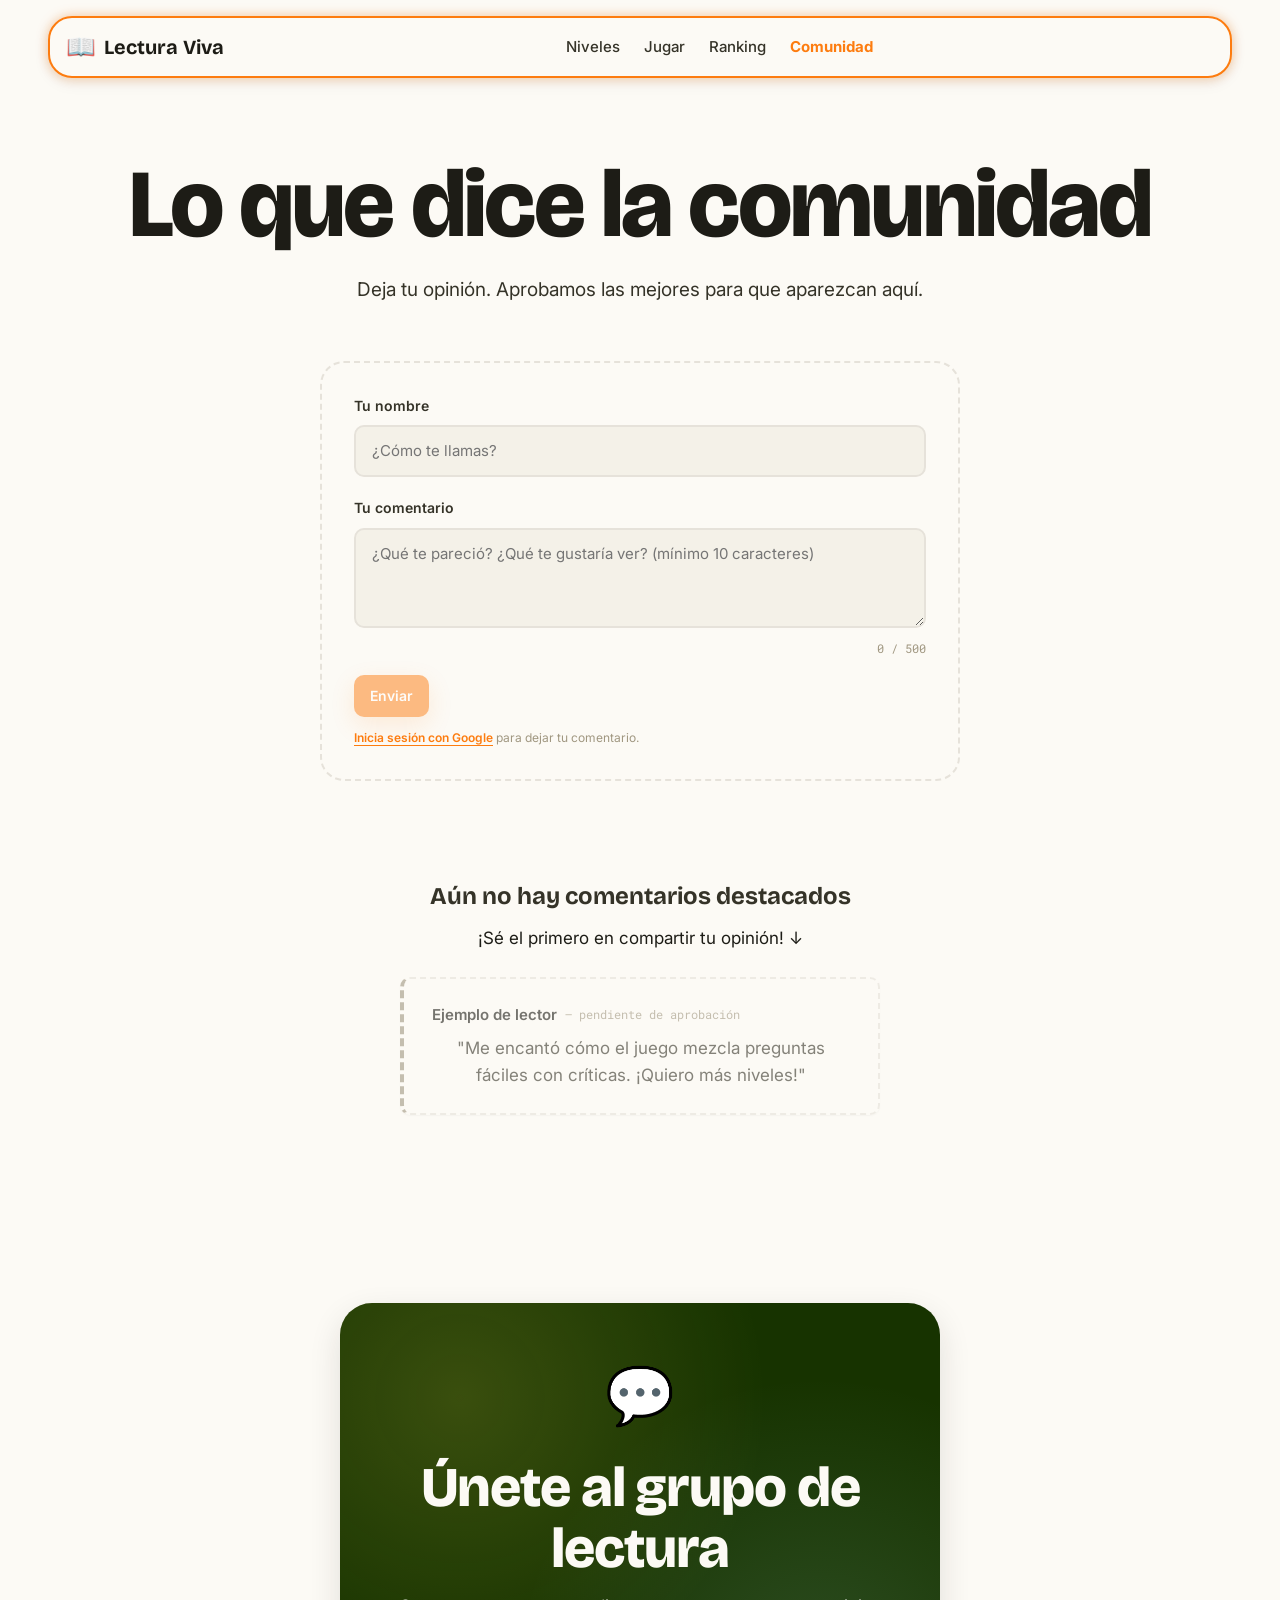
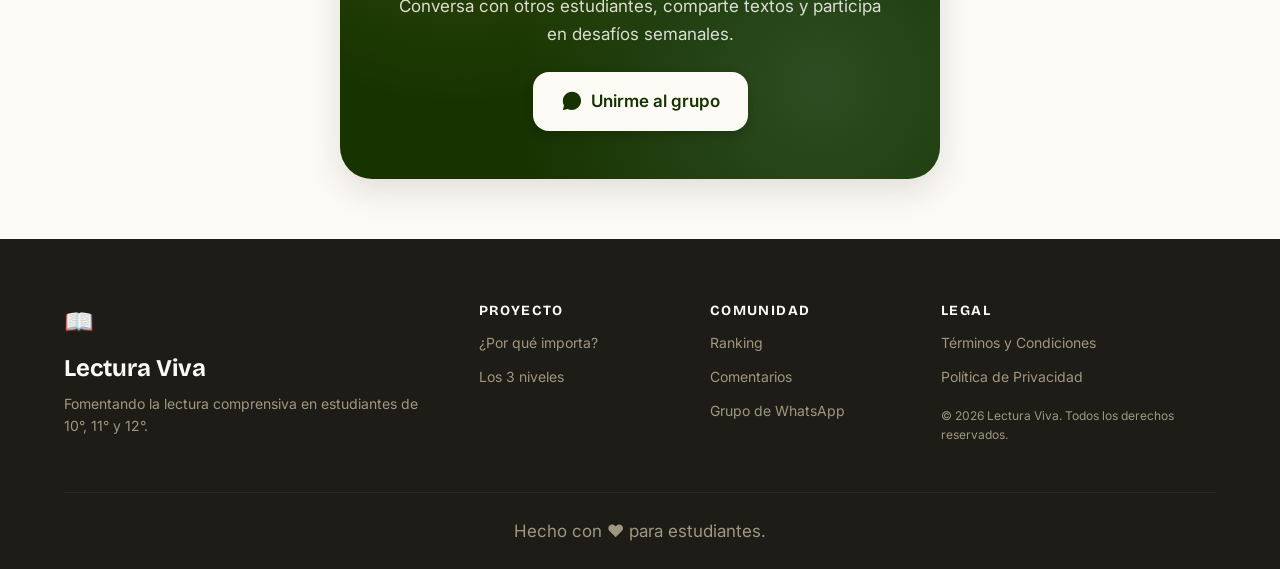
==== comunidad.html @ a51c7290 "Initial deploy: plataforma Lectura Viva - Hero estilo 'Cuaderno Vivo' con papel kraft, anotaciones m" ====
<!DOCTYPE html>
<html lang="es">
<head>
    <meta charset="UTF-8">
    <meta name="viewport" content="width=device-width, initial-scale=1.0">
    <title>Lectura Viva — Comunidad</title>
    <meta name="description" content="Lo que dice la comunidad Lectura Viva. Dejá tu opinión y descubrí qué piensan otros estudiantes.">
    <meta name="robots" content="noindex">

    <link rel="preconnect" href="https://fonts.googleapis.com">
    <link rel="preconnect" href="https://fonts.gstatic.com" crossorigin>
    <link href="https://fonts.googleapis.com/css2?family=Bricolage+Grotesque:opsz,wght@12..96,300;12..96,400;12..96,500;12..96,600;12..96,700;12..96,800&family=Inter:wght@300;400;500;600;700;800&family=Roboto+Mono:wght@400;500;700&display=swap" rel="stylesheet">

    <link rel="stylesheet" href="styles.css">
    <link rel="icon" href="data:image/svg+xml,<svg xmlns='http://www.w3.org/2000/svg' viewBox='0 0 100 100'><text y='.9em' font-size='90'>💬</text></svg>">
</head>
<body class="page-enter">

<!-- ============== HEADER ============== -->
<header class="header" id="header">
    <nav class="header__nav">
        <a href="/" class="header__logo">
            <span class="logo-mark">📖</span>
            <span class="logo-text">Lectura <strong>Viva</strong></span>
        </a>

        <ul class="header__menu">
            <li><a href="/#niveles">Niveles</a></li>
            <li><a href="jugar.html">Jugar</a></li>
            <li><a href="ranking.html">Ranking</a></li>
            <li><a href="comunidad.html" class="is-active">Comunidad</a></li>
        </ul>

        <div class="header__cta">
            <button class="btn btn--primary" id="loginBtn" hidden>
                <svg width="14" height="14" viewBox="0 0 24 24" fill="currentColor"><path d="M21.35 11.1H12v3.8h5.59c-.56 2.7-2.86 4.1-5.59 4.1A6.5 6.5 0 1 1 12 5.5c1.6 0 3.05.6 4.2 1.55l2.7-2.7A9.9 9.9 0 0 0 12 2.5a9.5 9.5 0 1 0 0 19c5.5 0 9.5-3.9 9.5-9.4 0-.7-.05-1.3-.15-1.95z"/></svg>
                Iniciar con Google
            </button>
            <div class="user-chip" id="userChip" hidden>
                <img src="" alt="" class="user-chip__avatar" id="userAvatar">
                <span class="user-chip__name" id="userName">Cargando...</span>
                <button class="user-chip__edit" id="editNickBtn" aria-label="Editar nickname" title="Editar nickname">
                    <svg width="14" height="14" viewBox="0 0 24 24" fill="none" stroke="currentColor" stroke-width="2" stroke-linecap="round" stroke-linejoin="round"><path d="M17 3a2.85 2.83 0 1 1 4 4L7.5 20.5 2 22l1.5-5.5L17 3z"/></svg>
                </button>
                <button class="user-chip__menu" id="userMenu" aria-label="Menú">⋮</button>
            </div>
        </div>

        <!-- Botón hamburguesa — solo visible en mobile (ver @media en styles.css) -->
        <button class="header__burger" id="headerBurger" aria-label="Menú de navegación" aria-expanded="false">
            <span class="header__burger-line"></span>
            <span class="header__burger-line"></span>
            <span class="header__burger-line"></span>
        </button>
    </nav>
</header>

<!-- Panel del menú móvil — oculto en desktop, abre con clase .is-open -->
<div class="header__overlay" id="headerOverlay"></div>
<nav class="header__menu--mobile" id="headerMenuMobile" aria-label="Navegación móvil">
    <a href="#niveles">Niveles</a>
    <a href="jugar.html">Jugar</a>
    <a href="ranking.html">Ranking</a>
    <a href="comunidad.html">Comunidad</a>
</nav>

<main>

    <!-- ============== COMENTARIOS ============== -->
    <section class="comments" id="comentarios">
        <div class="container">
            <h1 class="section-title reveal">Lo que dice la comunidad</h1>
            <p class="section-lede reveal">
                Deja tu opinión. Aprobamos las mejores para que aparezcan aquí.
            </p>

            <!-- Formulario -->
            <form class="comments__form reveal" id="commentForm">
                <label for="commentName" class="comments__label">Tu nombre</label>
                <input type="text" id="commentName" name="commentName" class="comments__input"
                       placeholder="¿Cómo te llamas?" maxlength="30" required disabled>

                <label for="commentText" class="comments__label">Tu comentario</label>
                <textarea id="commentText" name="commentText" class="comments__textarea"
                          placeholder="¿Qué te pareció? ¿Qué te gustaría ver? (mínimo 10 caracteres)"
                          maxlength="500" minlength="10" required disabled></textarea>

                <div class="comments__counter"><span id="commentCounter">0</span> / 500</div>

                <button type="submit" class="btn btn--primary" id="commentSubmit" disabled>Enviar</button>
                <p class="comments__note" id="commentFormNote">
                    <a href="#" id="loginFromComments" class="game__note-link">Inicia sesión con Google</a> para dejar tu comentario.
                </p>
            </form>

            <!-- Comentarios destacados -->
            <div class="comments__list" id="commentsList">
                <div class="comments__empty">
                    <p class="ranking__empty-title">Aún no hay comentarios destacados</p>
                    <p>¡Sé el primero en compartir tu opinión! ↓</p>

                    <article class="comment comment--example" aria-hidden="true">
                        <div class="comment__author">
                            <span class="comment__name">Ejemplo de lector</span>
                            <span class="comment__date">— pendiente de aprobación</span>
                        </div>
                        <p class="comment__text">
                            "Me encantó cómo el juego mezcla preguntas fáciles con críticas. ¡Quiero más niveles!"
                        </p>
                    </article>
                </div>
            </div>
        </div>
    </section>

    <!-- ============== WHATSAPP ============== -->
    <section class="whatsapp">
        <div class="container">
            <div class="whatsapp__card reveal">
                <div class="whatsapp__icon">💬</div>
                <h2>Únete al grupo de lectura</h2>
                <p>Conversa con otros estudiantes, comparte textos y participa en desafíos semanales.</p>
                <a href="https://chat.whatsapp.com/GvQheMLbFPm3ea5XaJh2DQ" class="btn btn--primary btn--lg" id="whatsappLink" target="_blank" rel="noopener">
                    <svg width="22" height="22" viewBox="0 0 24 24" fill="currentColor"><path d="M17.5 14.4c-.3-.1-1.7-.8-2-.9-.3-.1-.5-.1-.7.1-.2.3-.7.9-.9 1.1-.2.2-.3.2-.6.1-.3-.1-1.2-.5-2.3-1.4-.9-.8-1.4-1.7-1.6-2-.2-.3 0-.5.1-.6.1-.1.3-.3.4-.5.1-.2.2-.3.3-.5.1-.2 0-.4 0-.5-.1-.1-.7-1.6-.9-2.2-.2-.6-.5-.5-.7-.5h-.6c-.2 0-.5.1-.8.4-.3.3-1 1-1 2.5s1.1 2.9 1.2 3.1c.1.2 2.1 3.2 5.1 4.5.7.3 1.3.5 1.7.6.7.2 1.4.2 1.9.1.6-.1 1.7-.7 2-1.4.2-.7.2-1.2.2-1.4-.1-.1-.3-.2-.6-.3M12 2C6.5 2 2 6.5 2 12c0 1.8.5 3.5 1.3 4.9L2 22l5.2-1.4c1.4.8 3 1.2 4.7 1.2 5.5 0 10-4.5 10-10S17.5 2 12 2"/></svg>
                    Unirme al grupo
                </a>
            </div>
        </div>
    </section>

</main>

<!-- ============== MODAL: EDITAR NICKNAME ============== -->
<div class="modal" id="editNickModal" hidden role="dialog" aria-modal="true" aria-labelledby="editNickTitle">
    <div class="modal__backdrop" id="editNickBackdrop"></div>
    <div class="modal__card">
        <h3 id="editNickTitle" class="modal__title">Editar nickname</h3>
        <p class="modal__subtitle">Tu nickname se mostrará en el ranking y en tus comentarios.</p>

        <label for="editNickInput" class="comments__label">Nickname (3-30 caracteres)</label>
        <input type="text" id="editNickInput" class="comments__input" maxlength="30" minlength="3" required>
        <div class="comments__counter"><span id="editNickCounter">0</span> / 30</div>

        <p class="modal__hint">Solo letras, números, espacios, guiones y puntos. Caracteres especiales serán removidos.</p>

        <div class="modal__feedback" id="editNickFeedback" hidden></div>

        <div class="modal__actions">
            <button type="button" class="btn btn--ghost" id="editNickCancel">Cancelar</button>
            <button type="button" class="btn btn--primary" id="editNickSave">Guardar</button>
        </div>
    </div>
</div>

<!-- ============== FOOTER ============== -->
<footer class="footer">
    <div class="container">
        <div class="footer__grid">
            <div class="footer__col">
                <span class="logo-mark">📖</span>
                <p class="footer__brand"><strong>Lectura Viva</strong></p>
                <p class="footer__tagline">Fomentando la lectura comprensiva en estudiantes de 10°, 11° y 12°.</p>
            </div>

            <div class="footer__col">
                <h4>Proyecto</h4>
                <ul>
                    <li><a href="/#por-que">¿Por qué importa?</a></li>
                    <li><a href="/#niveles">Los 3 niveles</a></li>
                </ul>
            </div>

            <div class="footer__col">
                <h4>Comunidad</h4>
                <ul>
                    <li><a href="ranking.html">Ranking</a></li>
                    <li><a href="comunidad.html">Comentarios</a></li>
                    <li><a href="https://chat.whatsapp.com/GvQheMLbFPm3ea5XaJh2DQ" target="_blank" rel="noopener" id="whatsappLinkFooter">Grupo de WhatsApp</a></li>
                </ul>
            </div>

            <div class="footer__col">
                <h4>Legal</h4>
                <ul>
                    <li><a href="terminos.html">Términos y Condiciones</a></li>
                    <li><a href="privacidad.html">Política de Privacidad</a></li>
                </ul>
                <p class="footer__small" style="margin-top: 16px;">
                    © 2026 Lectura Viva. Todos los derechos reservados.
                </p>
            </div>
        </div>

        <div class="footer__bottom">
            <p>Hecho con ❤️ para estudiantes.</p>
        </div>
    </div>
</footer>

<!-- ============== SCRIPTS ============== -->
<script src="https://www.gstatic.com/firebasejs/12.15.0/firebase-app-compat.js"></script>
<script src="https://www.gstatic.com/firebasejs/12.15.0/firebase-auth-compat.js"></script>
<script src="https://www.gstatic.com/firebasejs/12.15.0/firebase-firestore-compat.js"></script>

<script src="firebase-config.js"></script>
<script src="auth.js"></script>
<script src="firestore.js"></script>
<script src="app.js"></script>

</body>
</html>
---- styles.css ----
/* =====================================================
   LECTURA VIVA — Design System
   Mezcla: Say Briefly (papel cuaderno) + Linearity (moderno)
   ===================================================== */

/* ---------- CRITICAL: HTML [hidden] debe ganar SIEMPRE ----------
   Sin esto, .user-chip { display: flex } y .game__start { display: ... }
   sobreescriben el atributo hidden y los elementos aparecen cuando no deben. */
[hidden] {
    display: none !important;
}

/* ---------- TOKENS ---------- */
:root {
    /* De Say Briefly */
    --paper: #FCFAF5;
    --paper-deep: #F4F1E8;
    --ink: #1D1C16;
    --ink-soft: #353328;
    --rule: #E6E2DA;
    --mute: #A09781;
    --postit: #FFEB5B;
    --postit-deep: #FFD93D;
    --leaf: #173300;
    --sky: #A8E5E5;
    --periwinkle: #A5B3F1;

    /* De Linearity */
    --orange: #fd7c0f;
    --orange-deep: #E56B00;
    --orange-soft: #FFE4D1;

    /* Tipos */
    --font-display: 'Bricolage Grotesque', sans-serif;
    --font-body: 'Inter', sans-serif;
    --font-mono: 'Roboto Mono', monospace;

    /* Radios */
    --r-sm: 6px;
    --r-md: 10px;
    --r-lg: 16px;
    --r-xl: 24px;
    --r-2xl: 32px;

    /* Shadows */
    --shadow-sm: 0 1px 2px rgba(29, 28, 22, 0.06);
    --shadow-md: 0 4px 16px rgba(29, 28, 22, 0.08);
    --shadow-lg: 0 12px 32px rgba(29, 28, 22, 0.12);
    --shadow-orange: 0 8px 24px rgba(253, 124, 15, 0.25);

    /* Sizing */
    --max-width: 1200px;
    --header-h: 72px;
}

/* ---------- RESET ---------- */
*, *::before, *::after { box-sizing: border-box; }
* { margin: 0; padding: 0; }
html { scroll-behavior: smooth; }
body {
    font-family: var(--font-body);
    background: var(--paper);
    color: var(--ink);
    line-height: 1.6;
    -webkit-font-smoothing: antialiased;
    overflow-x: hidden;
}

a { color: inherit; text-decoration: none; }
ul { list-style: none; }
img { max-width: 100%; display: block; }
button, input, textarea { font: inherit; color: inherit; }
button { cursor: pointer; border: none; background: none; }

/* ---------- TYPOGRAPHY ---------- */
h1, h2, h3, h4 {
    font-family: var(--font-display);
    font-weight: 800;
    letter-spacing: -0.02em;
    line-height: 1.1;
    color: var(--ink);
}

h1 { font-size: clamp(48px, 8vw, 96px); }
h2 { font-size: clamp(32px, 5vw, 56px); }
h3 { font-size: clamp(20px, 2.5vw, 28px); }
h4 { font-size: 18px; font-weight: 600; }

p { font-size: 17px; line-height: 1.65; }

/* ---------- LAYOUT ---------- */
.container {
    width: 100%;
    max-width: var(--max-width);
    margin: 0 auto;
    padding: 0 24px;
}

main { padding-top: var(--header-h); }

section {
    padding: 80px 0;
    position: relative;
}

.section-title {
    text-align: center;
    margin-bottom: 16px;
}

.section-lede {
    text-align: center;
    max-width: 640px;
    margin: 0 auto 56px;
    color: var(--ink-soft);
    font-size: 19px;
}

/* ---------- HEADER (pill flotante con borde naranja brillante) ---------- */
.header {
    position: fixed;
    top: 16px;
    left: 50%;
    transform: translateX(-50%);
    z-index: 100;
    width: calc(100% - 32px);
    max-width: 1184px;
}

.header__nav {
    display: flex;
    align-items: center;
    justify-content: space-between;
    gap: 16px;
    padding: 10px 16px;
    background: var(--paper);
    border: 2px solid var(--orange);
    border-radius: var(--r-xl);
    box-shadow: var(--shadow-md), 0 0 12px rgba(253, 124, 15, 0.35);
    backdrop-filter: blur(8px);
    transition: box-shadow 0.3s ease;
}

.header__nav:hover {
    box-shadow: var(--shadow-md), 0 0 18px rgba(253, 124, 15, 0.55);
}

/* Botón hamburguesa — oculto en desktop, visible en mobile */
.header__burger {
    display: none;
    flex-direction: column;
    justify-content: center;
    gap: 5px;
    width: 36px;
    height: 36px;
    background: transparent;
    border: none;
    padding: 6px;
    cursor: pointer;
    border-radius: 6px;
    transition: background 0.2s ease;
}
.header__burger:hover { background: rgba(253, 124, 15, 0.08); }
.header__burger-line {
    display: block;
    width: 100%;
    height: 2.5px;
    background: var(--ink);
    border-radius: 2px;
    transition: transform 0.3s ease, opacity 0.3s ease;
}
/* Cuando el menú está abierto, el burger se convierte en X */
.header__burger[aria-expanded="true"] .header__burger-line:nth-child(1) {
    transform: translateY(7.5px) rotate(45deg);
}
.header__burger[aria-expanded="true"] .header__burger-line:nth-child(2) {
    opacity: 0;
}
.header__burger[aria-expanded="true"] .header__burger-line:nth-child(3) {
    transform: translateY(-7.5px) rotate(-45deg);
}

.header__logo {
    display: flex;
    align-items: center;
    gap: 8px;
    font-family: var(--font-display);
    font-weight: 700;
    font-size: 20px;
}

.logo-mark { font-size: 24px; }

.header__menu {
    display: flex;
    gap: 24px;
    font-size: 15px;
    font-weight: 500;
}

.header__menu a {
    color: var(--ink-soft);
    transition: color 0.15s ease;
}

.header__menu a:hover {
    color: var(--orange);
}

.user-chip {
    display: flex;
    align-items: center;
    gap: 8px;
    padding: 4px 12px 4px 4px;
    background: var(--paper-deep);
    border: 2px solid var(--rule);
    border-radius: 999px;
    font-size: 14px;
    font-weight: 500;
}

/* (regla [hidden] movida al inicio del archivo para tener prioridad sobre .user-chip) */

.user-chip__avatar {
    width: 28px;
    height: 28px;
    border-radius: 50%;
    object-fit: cover;
}

.user-chip__menu {
    color: var(--mute);
    padding: 0 4px;
    font-size: 18px;
    transition: color 0.15s ease;
}

.user-chip__menu:hover {
    color: var(--ink);
}

.user-chip__edit {
    background: transparent;
    border: none;
    color: var(--mute);
    padding: 4px;
    border-radius: var(--r-sm);
    display: flex;
    align-items: center;
    cursor: pointer;
    transition: all 0.15s ease;
}

.user-chip__edit:hover {
    color: var(--orange);
    background: var(--orange-soft);
}

.user-chip__edit svg {
    display: block;
}

.user-chip__name {
    max-width: 180px;
    overflow: hidden;
    text-overflow: ellipsis;
    white-space: nowrap;
}

.user-chip__name[data-custom="1"] {
    color: var(--orange-deep);
    font-weight: 600;
}

/* ---------- USER DROPDOWN (creado dinámicamente por auth.js) ---------- */
.user-dropdown {
    position: fixed;
    z-index: 200;
    background: var(--paper);
    border: 1.5px solid var(--rule);
    border-radius: var(--r-md);
    box-shadow: var(--shadow-lg);
    padding: 6px;
    min-width: 220px;
    animation: dropdownIn 0.15s ease-out;
}

@keyframes dropdownIn {
    from { opacity: 0; transform: translateY(-4px); }
    to   { opacity: 1; transform: translateY(0); }
}

.user-dropdown__header {
    padding: 10px 12px 8px;
    border-bottom: 1px solid var(--rule);
    margin-bottom: 4px;
}
.user-dropdown__name {
    font-size: 14px;
    font-weight: 700;
    color: var(--ink);
    line-height: 1.2;
}
.user-dropdown__email {
    font-size: 12px;
    color: var(--mute);
    margin-top: 2px;
    word-break: break-all;
}
.user-dropdown__divider {
    height: 1px;
    background: var(--rule);
    margin: 4px 0;
}

.user-dropdown__item {
    display: flex;
    align-items: center;
    gap: 10px;
    width: 100%;
    padding: 10px 12px;
    border-radius: var(--r-sm);
    font-size: 14px;
    font-weight: 500;
    color: var(--ink);
    text-align: left;
    text-decoration: none;
    background: transparent;
    border: none;
    cursor: pointer;
    transition: background 0.1s ease;
    font-family: inherit;
}

.user-dropdown__item:hover {
    background: var(--paper-deep);
    color: var(--orange-deep);
}

.user-dropdown__item svg {
    color: var(--mute);
    flex-shrink: 0;
}

.user-dropdown__item:hover svg {
    color: var(--orange);
}

/* Item "Cerrar sesión" en color rojo para destacar acción destructiva */
.user-dropdown__item--danger {
    color: #b8431a;
}
.user-dropdown__item--danger:hover {
    background: rgba(200, 80, 80, 0.08);
    color: #b8431a;
}
.user-dropdown__item--danger svg {
    color: #b8431a;
}

/* ---------- SAVE NOTE (resultado del juego) ---------- */
.game__save-note {
    text-align: center;
    margin-top: 16px;
    font-size: 14px;
    color: var(--ink-soft);
}

.game__save-note a {
    color: var(--orange);
    font-weight: 600;
    text-decoration: underline;
    text-decoration-thickness: 1px;
    text-underline-offset: 3px;
}

.game__save-note a:hover {
    color: var(--orange-deep);
}

.game__note-link {
    color: var(--orange);
    font-weight: 600;
    text-decoration: underline;
    text-decoration-thickness: 1px;
    text-underline-offset: 3px;
}

.game__note-link:hover {
    color: var(--orange-deep);
}

/* ---------- BUTTONS ---------- */
.btn {
    display: inline-flex;
    align-items: center;
    justify-content: center;
    gap: 8px;
    padding: 10px 16px;
    border-radius: var(--r-md);
    font-weight: 600;
    font-size: 14px;
    transition: all 0.15s ease;
    text-align: center;
    white-space: nowrap;
}

.btn--primary {
    background: var(--orange);
    color: white;
    box-shadow: var(--shadow-orange);
}

.btn--primary:hover {
    background: var(--orange-deep);
    transform: translateY(-1px);
    box-shadow: 0 12px 28px rgba(253, 124, 15, 0.35);
}

.btn--primary:active {
    transform: translateY(0);
}

.btn--ghost {
    background: transparent;
    color: var(--ink);
    border: 2px solid var(--ink);
}

.btn--ghost:hover {
    background: var(--ink);
    color: var(--paper);
}

.btn--lg {
    padding: 16px 28px;
    font-size: 17px;
    border-radius: var(--r-lg);
}

/* ===== HERO: "CUADERNO VIVO" =====
   Concepto: página abierta de cuaderno universitario sobre un escritorio.
   - Fondo: papel kraft cálido con grain SVG real (no plano)
   - Reglas horizontales tipo cuaderno
   - Margen rojo vertical a la izquierda
   - Anotación manuscrita con Caveat (esquina superior derecha)
   - Sello de corrección rojo (esquina inferior derecha)
   - Número de página "— p. 1 —" (esquina inferior izquierda)
   - Subrayado manuscrito bajo "Viva." (SVG con curveo natural)
   Honestidad material — NO cream genérico. Decora sin robarle
   protagonismo al título. pointer-events: none en decoraciones. */

/* Definimos las fuentes locales (CSS ya tiene Google Fonts cargadas) */
:root {
    --font-marker: 'Caveat', cursive;          /* para anotaciones manuscritas */
    --font-editorial: 'EB Garamond', serif;   /* para el título principal */
    --font-mono-jb: 'JetBrains Mono', monospace;  /* para sello/eyebrow */
}

.hero {
    position: relative;
    overflow: hidden;
    padding: 140px 0 100px;
    background:
        radial-gradient(circle at 25% 25%, rgba(120, 80, 40, 0.06) 0%, transparent 50%),
        radial-gradient(circle at 75% 75%, rgba(120, 80, 40, 0.08) 0%, transparent 50%),
        radial-gradient(circle at 80% 15%, rgba(80, 50, 30, 0.05) 0%, transparent 40%),
        linear-gradient(135deg, #f4ede0 0%, #ebe1cf 100%);
}

/* El inner del hero — centra el contenido y limita el ancho */
.hero__inner {
    position: relative;
    z-index: 5;
    max-width: 720px;
    margin: 0 auto;
    text-align: left;
}

/* Lede centrado con max-width — para que se lea cómodo */
.hero__lede {
    font-family: var(--font-editorial);
    font-size: 19px;
    line-height: 1.65;
    color: rgba(42, 36, 28, 0.85);
    max-width: 520px;
    margin: 0 0 40px 0;
    font-weight: 400;
}
.hero__lede strong {
    font-weight: 500;
    color: #2a241c;
    border-bottom: 2px solid #c45030;
    padding-bottom: 1px;
}

/* Grain de papel — SVG noise como data URI, multiplicado para oscurecerlo */
.hero__grain {
    position: absolute;
    inset: 0;
    pointer-events: none;
    background-image: url("data:image/svg+xml,%3Csvg viewBox='0 0 200 200' xmlns='http://www.w3.org/2000/svg'%3E%3Cfilter id='n'%3E%3CfeTurbulence type='fractalNoise' baseFrequency='0.85' numOctaves='3' /%3E%3C/filter%3E%3Crect width='200' height='200' filter='url(%23n)' opacity='0.4'/%3E%3C/svg%3E");
    opacity: 0.55;
    mix-blend-mode: multiply;
    z-index: 1;
}

/* Reglas horizontales del cuaderno (azul tenue, separadas) */
.hero__ruled {
    position: absolute;
    inset: 0;
    pointer-events: none;
    z-index: 2;
    background-image: repeating-linear-gradient(
        0deg,
        transparent 0px,
        transparent 33px,
        rgba(60, 80, 130, 0.08) 33px,
        rgba(60, 80, 130, 0.08) 34px
    );
}

/* Margen izquierdo rojo (vertical) */
.hero__margin {
    position: absolute;
    top: 0;
    bottom: 0;
    left: 18%;
    width: 2px;
    background: rgba(200, 80, 80, 0.4);
    pointer-events: none;
    z-index: 3;
}

/* Anotación manuscrita del lector — Caveat, ligeramente rotada */
.hero__note {
    position: absolute;
    top: 11%;
    right: 8%;
    font-family: var(--font-marker);
    font-size: 28px;
    font-weight: 600;
    color: #2a3d6e;
    transform: rotate(-4deg);
    line-height: 1.35;
    z-index: 4;
    pointer-events: none;
    max-width: 280px;
}
.hero__note em {
    font-size: 22px;
    color: rgba(42, 61, 110, 0.7);
    font-weight: 500;
}

/* Sello de corrección rojo — borde rectangular rotado */
.hero__stamp {
    position: absolute;
    bottom: 16%;
    right: 10%;
    font-family: var(--font-mono-jb);
    font-size: 11px;
    letter-spacing: 0.25em;
    color: rgba(200, 80, 80, 0.75);
    border: 2.5px solid rgba(200, 80, 80, 0.55);
    padding: 10px 18px;
    transform: rotate(-12deg);
    z-index: 4;
    pointer-events: none;
    text-transform: uppercase;
    font-weight: 600;
    background: rgba(255, 250, 240, 0.3);
}

/* Número de página — italic, esquina inferior izquierda */
.hero__pagenum {
    position: absolute;
    bottom: 8%;
    left: 6%;
    font-family: var(--font-editorial);
    font-style: italic;
    font-size: 16px;
    color: rgba(42, 36, 28, 0.5);
    z-index: 4;
    pointer-events: none;
    letter-spacing: 0.1em;
}

/* Subrayado manuscrito SVG bajo "Viva." — curveo natural */
.hero__underline {
    position: absolute;
    bottom: -8px;
    left: 0;
    width: 70%;
    height: 10px;
    color: #c45030;
    pointer-events: none;
    z-index: 1;
}

/* Título y lede: nueva tipografía editorial */
.hero__eyebrow {
    font-family: var(--font-mono-jb);
    font-size: 11px;
    letter-spacing: 0.3em;
    color: rgba(42, 36, 28, 0.55);
    text-transform: uppercase;
    margin-bottom: 28px;
}

.hero__title {
    font-family: var(--font-editorial);
    font-size: clamp(72px, 11vw, 156px);
    font-weight: 400;
    line-height: 0.92;
    color: #2a241c;
    margin-bottom: 28px;
    letter-spacing: -0.025em;
    position: relative;
}

.hero__title-viva {
    font-style: italic;
    color: #c45030;
    font-weight: 500;
    position: relative;
    display: inline-block;
}

/* El underline se posiciona relativo al em */
.hero__title-viva .hero__underline {
    position: absolute;
    left: 0;
    bottom: -16px;
    width: 95%;
    color: #c45030;
}

/* (El .hero__lede se define arriba, en la zona del .hero__inner, para
   garantizar que la regla de margin auto-centrado gana specificity.) */

.hero__btn {
    font-family: var(--font-editorial);
    font-size: 16px;
    padding: 14px 28px;
    text-decoration: none;
    border-radius: 0;
    display: inline-block;
    transition: all 0.2s ease;
}
.hero__btn--primary {
    background: #2a241c;
    color: #f4ede0;
    border: 1px solid #2a241c;
}
.hero__btn--primary:hover {
    background: #c45030;
    border-color: #c45030;
    color: #f4ede0;
}
.hero__btn--secondary {
    color: #2a241c;
    margin-left: 24px;
    border-bottom: 1px solid rgba(42, 36, 28, 0.4);
    padding: 14px 0;
    font-style: italic;
    font-size: 17px;
}
.hero__btn--secondary:hover {
    color: #c45030;
    border-bottom-color: #c45030;
}

/* Hero copy necesita z-index alto para estar sobre el grain y reglas */
.hero__copy {
    position: relative;
    z-index: 5;
}

/* Reduced motion: el grain se queda estático, las reglas no se mueven (no animo nada del hero nuevo). */
@media (prefers-reduced-motion: reduce) {
    .hero__grain,
    .hero__ruled {
        animation: none !important;
    }
}

.sticky {
    position: absolute;
    padding: 12px 18px;
    background: var(--postit);
    font-family: var(--font-display);
    font-weight: 700;
    font-size: 18px;
    color: var(--ink);
    border-radius: 4px;
    box-shadow: 0 8px 20px rgba(29, 28, 22, 0.15);
    animation: float 6s ease-in-out infinite, dropIn 0.8s cubic-bezier(0.34, 1.56, 0.64, 1) backwards;
    transform-origin: top center;
}

.sticky--1 { top: 20%; left: 8%; --rot: -8deg; transform: rotate(-8deg); animation-delay: 0.2s, 0.2s; }
.sticky--2 { top: 30%; right: 8%; --rot: 6deg; transform: rotate(6deg); animation-delay: 2s, 0.5s; background: var(--sky); }
.sticky--3 { bottom: 15%; left: 12%; --rot: -4deg; transform: rotate(-4deg); animation-delay: 4s, 0.8s; background: var(--periwinkle); }

@keyframes dropIn {
    0% { opacity: 0; transform: translateY(-200px) rotate(0deg); }
    100% { opacity: 1; transform: translateY(0) rotate(var(--rot, 0deg)); }
}

@keyframes float {
    0%, 100% { transform: translateY(0) rotate(var(--rot, 0deg)); }
    50% { transform: translateY(-12px) rotate(var(--rot, 0deg)); }
}

/* Typewriter cursor */
.hero__line--typewriter {
    display: inline-block;
    border-right: 3px solid var(--ink);
    padding-right: 4px;
    animation: blink 0.7s step-end infinite;
}
.hero__line--typewriter.done { border-right-color: transparent; }

@keyframes blink {
    50% { border-color: transparent; }
}

/* Pulse del CTA principal */
@keyframes pulse-attention {
    0%, 100% { box-shadow: 0 8px 24px rgba(253, 124, 15, 0.25); }
    50% { box-shadow: 0 8px 32px rgba(253, 124, 15, 0.45), 0 0 0 8px rgba(253, 124, 15, 0.08); }
}

.hero__ctas .btn--primary {
    animation: pulse-attention 2.4s ease-in-out infinite;
}
.hero__ctas .btn--primary:hover {
    animation: none;
}

/* ---------- WHY ---------- */
/* Adaptado al look "Cuaderno Vivo": fondo más cálido que el cream genérico,
   con patrón cuaderno sutil, número de capítulo romano grande a la derecha
   como watermark, y bordes decorativos editoriales. */
.why {
    background:
        /* Reglas del cuaderno tenues (verticales, esta vez) */
        repeating-linear-gradient(
            90deg,
            transparent 0px,
            transparent 41px,
            rgba(60, 80, 130, 0.05) 41px,
            rgba(60, 80, 130, 0.05) 42px
        ),
        /* Color de fondo kraft más oscuro que el hero (transición suave) */
        linear-gradient(180deg, #ebe1cf 0%, #e3d8c0 100%);
    position: relative;
    overflow: hidden;
    padding: 100px 0;
}

/* Watermark "II" capítulo II en romano gigante a la derecha */
.why::before {
    content: 'II';
    position: absolute;
    top: 50%;
    right: 4%;
    transform: translateY(-50%);
    font-family: 'EB Garamond', serif;
    font-style: italic;
    font-weight: 700;
    font-size: clamp(180px, 22vw, 320px);
    color: rgba(196, 80, 48, 0.08);
    pointer-events: none;
    user-select: none;
    z-index: 0;
    line-height: 1;
}

.why > .container { position: relative; z-index: 1; }

.why__grid {
    display: grid;
    grid-template-columns: repeat(auto-fit, minmax(280px, 1fr));
    gap: 24px;
}

.why-card {
    padding: 32px;
    background: var(--paper);
    border: 2px dashed var(--rule);
    border-radius: var(--r-xl);
    transition: all 0.25s cubic-bezier(0.34, 1.56, 0.64, 1);
    position: relative;
}

.why-card:hover {
    transform: translateY(-6px) rotate(-0.5deg);
    box-shadow: var(--shadow-md);
    border-color: var(--orange);
    border-style: solid;
}

.why-card__icon {
    width: 56px;
    height: 56px;
    display: inline-flex;
    align-items: center;
    justify-content: center;
    background: var(--orange-soft);
    border-radius: var(--r-md);
    margin-bottom: 20px;
    color: var(--orange-deep);
    transition: transform 0.3s ease;
}

.why-card:hover .why-card__icon {
    transform: scale(1.1) rotate(-5deg);
}

.why-card h3 {
    margin-bottom: 8px;
}

.why-card p {
    color: var(--ink-soft);
    font-size: 16px;
}

.why-card__watermark {
    position: absolute;
    top: -10px;
    right: -10px;
    font-family: var(--font-display);
    font-size: 140px;
    font-weight: 800;
    line-height: 1;
    color: var(--rule);
    opacity: 0.4;
    z-index: 0;
    pointer-events: none;
    transition: color 0.4s ease, transform 0.4s ease, opacity 0.4s ease;
}

.why-card {
    position: relative;
    overflow: hidden;
}

.why-card:hover .why-card__watermark {
    opacity: 0.7;
    transform: scale(1.05) rotate(-3deg);
    color: var(--orange-soft);
}

.why-card > *:not(.why-card__watermark) {
    position: relative;
    z-index: 1;
}

/* ---------- LEVELS ---------- */
/* Adaptado al look "Cuaderno Vivo": fondo kraft intermedio con watermark
   "III" capítulo III, y las cards de cada nivel usan border editorial
   sin border-radius para sentirse como recortes de cuaderno. */
.levels {
    position: relative;
    overflow: hidden;
    padding: 100px 0;
    background:
        /* Color kraft más cálido que el hero */
        linear-gradient(180deg, #e3d8c0 0%, #d8ccaf 100%);
}

.levels::before {
    content: 'III';
    position: absolute;
    top: 8%;
    left: 4%;
    font-family: 'EB Garamond', serif;
    font-style: italic;
    font-weight: 700;
    font-size: clamp(180px, 22vw, 320px);
    color: rgba(196, 80, 48, 0.08);
    pointer-events: none;
    user-select: none;
    z-index: 0;
    line-height: 1;
}

.levels__grid {
    display: grid;
    grid-template-columns: repeat(auto-fit, minmax(300px, 1fr));
    gap: 24px;
    position: relative;
    z-index: 1;
}

.level {
    padding: 32px;
    /* Sin border-radius: se sienten como recortes de cuaderno */
    border-radius: 0;
    border: 1.5px solid rgba(42, 36, 28, 0.2);
    /* Fondo: papel más claro que el section, con sombra editorial */
    background: linear-gradient(180deg, #faf3e2 0%, #f0e8d2 100%);
    position: relative;
    transition: transform 0.3s cubic-bezier(0.34, 1.56, 0.64, 1), box-shadow 0.3s ease, border-color 0.3s ease;
    overflow: hidden;
    box-shadow: 0 2px 0 rgba(42, 36, 28, 0.05), 0 8px 20px -8px rgba(42, 36, 28, 0.15);
}

/* Detalle de esquina: una marca de tachuela roja arriba a la izquierda */
.level::after {
    content: '';
    position: absolute;
    top: 12px;
    left: 12px;
    width: 8px;
    height: 8px;
    border-radius: 50%;
    background: radial-gradient(circle, rgba(196, 80, 48, 0.85) 0%, rgba(196, 80, 48, 0.4) 70%, transparent 100%);
    box-shadow: 0 0 0 2px rgba(255, 250, 240, 0.5);
}

/* Watermark numérico */
.level::before {
    content: attr(data-num);
    position: absolute;
    top: -20px;
    right: -10px;
    font-family: var(--font-display);
    font-size: 180px;
    font-weight: 800;
    line-height: 1;
    color: var(--rule);
    opacity: 0.4;
    z-index: 0;
    pointer-events: none;
    transition: color 0.4s ease, transform 0.4s ease, opacity 0.4s ease;
}

.level:hover {
    transform: translateY(-6px);
    box-shadow: var(--shadow-md);
}

.level:hover::before {
    opacity: 0.7;
    transform: scale(1.05) rotate(-3deg);
}

.level--literal:hover::before { color: var(--sky); }
.level--inferential:hover::before { color: var(--postit); }
.level--critical:hover::before { color: var(--orange); }

.level > * { position: relative; z-index: 1; }

.level__icon {
    width: 64px;
    height: 64px;
    margin-bottom: 16px;
    transition: transform 0.4s cubic-bezier(0.34, 1.56, 0.64, 1);
}

.level__icon svg {
    width: 100%;
    height: 100%;
}

.level--literal .level__icon { color: var(--sky); }
.level--inferential .level__icon { color: var(--postit-deep); }
.level--critical .level__icon { color: var(--orange); }

.level:hover .level__icon {
    transform: scale(1.1) rotate(-5deg) translateY(-4px);
}

.level--literal { border-top: 6px solid var(--sky); }
.level--inferential { border-top: 6px solid var(--postit); }
.level--critical { border-top: 6px solid var(--orange); }

.level__badge {
    display: inline-block;
    font-family: var(--font-mono);
    font-size: 11px;
    font-weight: 700;
    letter-spacing: 0.15em;
    color: var(--mute);
    margin-bottom: 8px;
}

.level__title {
    font-size: 32px;
    margin-bottom: 4px;
}

.level__points {
    font-family: var(--font-mono);
    font-size: 13px;
    color: var(--orange);
    font-weight: 600;
    margin-bottom: 16px;
}

.level__desc {
    color: var(--ink-soft);
    margin-bottom: 16px;
}

.level__example {
    padding: 12px 16px;
    background: var(--paper-deep);
    border-left: 3px solid var(--orange);
    border-radius: var(--r-sm);
    font-size: 14px;
    color: var(--ink-soft);
}

.level__example em {
    color: var(--orange);
    font-weight: 600;
    font-style: normal;
}

/* ---------- GAME ---------- */
.game { background: var(--paper-deep); }

.game__start,
.game__result {
    display: flex;
    justify-content: center;
}

/* Brillo sutil que recorre el contorno naranja de derecha a izquierda.
   Una franja blanca angosta cruza horizontalmente el ring 3 veces por minuto. */
.game__start-card,
.game__result-card {
    position: relative;
    border: none;
    border-radius: var(--r-xl);
    text-align: center;
    max-width: 480px;
    width: 100%;
    isolation: isolate;
    background: var(--paper);
    padding: 48px;

    /* Halo base: anillo naranja + aura suave. */
    box-shadow:
        0 1px 0 var(--rule),
        0 0 0 3px var(--orange),
        0 0 24px -2px rgba(255, 138, 61, 0.55),
        0 0 48px -4px rgba(255, 138, 61, 0.35),
        0 12px 36px -12px rgba(184, 67, 26, 0.45);
}

.game__start-card::before,
.game__result-card::before {
    content: '';
    position: absolute;
    /* Tamaño del card menos un padding interno de 3px = solo el ring visible.
       El padding 3px hace que el contenido esté 3px dentro; combinado con
       el mask content-box, solo se ve el borde. */
    inset: 0;
    border-radius: var(--r-xl);
    padding: 3px;
    z-index: 0;
    /* CRÍTICO: pseudo-elemento decorativo NO debe capturar clicks.
       Sin esto, el ::before tapa el botón Empezar y bloquea el click. */
    pointer-events: none;

    /* Mask: dos capas. Una del tamaño del content-box (con padding 3px, queda
       como el área interior SIN el ring). Otra del padding-box (todo el card).
       mask-composite: exclude deja visible SOLO el ring de 3px. */
    -webkit-mask:
        linear-gradient(#000 0 0) content-box,
        linear-gradient(#000 0 0);
    -webkit-mask-composite: xor;
            mask:
        linear-gradient(#000 0 0) content-box,
        linear-gradient(#000 0 0);
            mask-composite: exclude;

    background: linear-gradient(
        90deg,
        transparent 0%,
        transparent 38%,
        rgba(255, 255, 255, 0.0) 44%,
        rgba(255, 250, 240, 0.85) 49%,
        rgba(255, 255, 255, 0.95) 50%,     /* pico del brillo */
        rgba(255, 250, 240, 0.85) 51%,
        rgba(255, 255, 255, 0.0) 56%,
        transparent 62%,
        transparent 100%
    );
    background-size: 300% 100%;
    background-position: 100% 0;
    background-repeat: no-repeat;

    /* Animación: 5s total. El brillo cruza del 0% al 35% (≈1.75s), pausa del 35% al 100% (≈3.25s). */
    animation: shinePass 5s cubic-bezier(0.4, 0, 0.6, 1) infinite;
}

@keyframes shinePass {
    0%   { background-position: 100% 0; }
    35%  { background-position: -100% 0; }
    100% { background-position: -100% 0; }
}

@media (prefers-reduced-motion: reduce) {
    .game__start-card::before,
    .game__result-card::before {
        animation: none !important;
        opacity: 0;
    }
}

.game__start-card h3,
.game__result-card h3 {
    font-size: 32px;
    margin-bottom: 8px;
}

.game__start-card p {
    color: var(--ink-soft);
    margin-bottom: 24px;
}

.game__note {
    font-size: 13px !important;
    margin-top: 16px !important;
    margin-bottom: 0 !important;
    color: var(--mute) !important;
}

/* Play */
.game__progress {
    display: flex;
    align-items: center;
    gap: 16px;
    margin-bottom: 24px;
}

.game__progress-bar {
    flex: 1;
    height: 8px;
    background: var(--rule);
    border-radius: 999px;
    overflow: hidden;
}

.game__progress-fill {
    height: 100%;
    background: var(--orange);
    width: 10%;
    transition: width 0.3s ease;
}

.game__progress-text {
    font-family: var(--font-mono);
    font-size: 14px;
    color: var(--ink-soft);
    font-weight: 500;
    min-width: 50px;
    text-align: right;
}

.game__nivel {
    display: inline-block;
    font-family: var(--font-mono);
    font-size: 11px;
    font-weight: 700;
    letter-spacing: 0.15em;
    color: var(--orange);
    margin-bottom: 16px;
    padding: 4px 10px;
    background: var(--orange-soft);
    border-radius: 999px;
}

.game__question-card {
    padding: 32px;
    background: var(--paper);
    border: 2px solid var(--rule);
    border-radius: var(--r-xl);
    box-shadow: var(--shadow-sm);
}

.game__text {
    font-size: 18px;
    line-height: 1.7;
    color: var(--ink-soft);
    margin-bottom: 20px;
    padding-bottom: 20px;
    border-bottom: 1px dashed var(--rule);
}

.game__question {
    font-size: 22px;
    margin-bottom: 24px;
    font-family: var(--font-display);
    font-weight: 700;
}

.game__options {
    display: flex;
    flex-direction: column;
    gap: 12px;
}

.game__option {
    display: flex;
    align-items: center;
    gap: 12px;
    padding: 16px 20px;
    background: var(--paper-deep);
    border: 2px solid var(--rule);
    border-radius: var(--r-md);
    text-align: left;
    font-size: 16px;
    font-weight: 500;
    transition: all 0.15s ease;
    cursor: pointer;
}

.game__option:hover:not(:disabled) {
    border-color: var(--orange);
    background: var(--orange-soft);
}

.game__option:disabled { cursor: not-allowed; opacity: 0.6; }

.game__option:disabled.game__option--correct,
.game__option:disabled.game__option--incorrect { opacity: 1; }

.game__option--correct {
    background: #d4f4dd;
    border-color: #2d8a3e;
    color: var(--leaf);
}

.game__option--incorrect {
    background: #ffd5d5;
    border-color: #c0392b;
    color: #c0392b;
}

.game__option-letter {
    display: inline-flex;
    align-items: center;
    justify-content: center;
    width: 28px;
    height: 28px;
    background: var(--paper);
    border: 2px solid currentColor;
    border-radius: 50%;
    font-family: var(--font-mono);
    font-weight: 700;
    font-size: 14px;
    flex-shrink: 0;
}

.game__feedback {
    margin-top: 24px;
    padding: 16px 20px;
    border-radius: var(--r-md);
    font-weight: 500;
    text-align: center;
}

.game__feedback--correct {
    background: #d4f4dd;
    color: var(--leaf);
    position: relative;
    overflow: hidden;
    animation: feedback-pop 0.4s cubic-bezier(0.34, 1.56, 0.64, 1);
}

.game__feedback--correct::before {
    content: '';
    position: absolute;
    inset: 0;
    background: radial-gradient(circle at center, rgba(255, 235, 91, 0.6) 0%, transparent 70%);
    animation: spark 0.6s ease-out;
    pointer-events: none;
}

@keyframes spark {
    0% { transform: scale(0.3); opacity: 1; }
    100% { transform: scale(2); opacity: 0; }
}

@keyframes feedback-pop {
    0% { transform: scale(0.85); }
    60% { transform: scale(1.05); }
    100% { transform: scale(1); }
}

.game__feedback--incorrect {
    background: #ffd5d5;
    color: #c0392b;
}

/* Result */
.game__score {
    margin: 32px 0;
    display: flex;
    flex-direction: column;
    align-items: center;
    gap: 4px;
}

.game__score-label {
    font-family: var(--font-mono);
    font-size: 12px;
    letter-spacing: 0.15em;
    color: var(--mute);
    text-transform: uppercase;
}

.game__score-value {
    font-family: var(--font-display);
    font-size: 96px;
    font-weight: 800;
    color: var(--orange);
    line-height: 1;
}

.game__score-max {
    font-family: var(--font-mono);
    color: var(--mute);
    font-size: 16px;
}

.game__result-actions {
    display: flex;
    gap: 12px;
    justify-content: center;
    margin-top: 24px;
    flex-wrap: wrap;
}

/* ---------- RANKING ---------- */
.ranking__list {
    max-width: 720px;
    margin: 0 auto;
    display: flex;
    flex-direction: column;
    gap: 12px;
}

.ranking-item {
    display: flex;
    align-items: center;
    gap: 16px;
    padding: 16px 20px;
    background: var(--paper);
    border: 2px solid var(--rule);
    border-radius: var(--r-lg);
    transition: all 0.15s ease;
}

.ranking-item:hover {
    transform: translateX(4px);
    border-color: var(--orange);
}

.ranking-item--me {
    background: var(--orange-soft);
    border-color: var(--orange);
}

.ranking-item__rank {
    font-family: var(--font-display);
    font-size: 32px;
    font-weight: 800;
    color: var(--mute);
    width: 50px;
    flex-shrink: 0;
    text-align: center;
}

.ranking-item--1 .ranking-item__rank { color: #D4A017; }
.ranking-item--2 .ranking-item__rank { color: #A8A8A8; }
.ranking-item--3 .ranking-item__rank { color: #CD7F32; }

.ranking-item__avatar {
    width: 44px;
    height: 44px;
    border-radius: 50%;
    object-fit: cover;
    flex-shrink: 0;
    background: var(--rule);
}

.ranking-item__info {
    flex: 1;
    display: flex;
    flex-direction: column;
    gap: 2px;
    min-width: 0; /* permite truncar */
}

.ranking-item__name {
    font-weight: 600;
    font-size: 16px;
    color: var(--ink);
    overflow: hidden;
    text-overflow: ellipsis;
    white-space: nowrap;
}

.ranking-item__name small {
    font-weight: 400;
    color: var(--orange-deep);
    font-size: 13px;
}

.ranking-item__meta {
    font-family: var(--font-mono);
    font-size: 12px;
    color: var(--mute);
}

.ranking-item__score {
    font-family: var(--font-mono);
    font-size: 22px;
    font-weight: 700;
    color: var(--orange);
    flex-shrink: 0;
    display: flex;
    align-items: baseline;
    gap: 3px;
}

.ranking-item__score small {
    font-size: 11px;
    font-weight: 500;
    color: var(--mute);
    text-transform: uppercase;
    letter-spacing: 0.05em;
}

.ranking__items {
    list-style: none;
    padding: 0;
    margin: 0;
    display: flex;
    flex-direction: column;
    gap: 12px;
    max-width: 720px;
    margin-left: auto;
    margin-right: auto;
}

.ranking__me-separator {
    display: flex;
    align-items: center;
    justify-content: center;
    gap: 12px;
    margin: 20px auto 12px;
    color: var(--mute);
    font-size: 12px;
    font-family: var(--font-mono);
    text-transform: uppercase;
    letter-spacing: 0.1em;
    max-width: 720px;
}

.ranking__me-separator::before,
.ranking__me-separator::after {
    content: '';
    flex: 1;
    height: 1px;
    background: var(--rule);
    max-width: 80px;
}

.ranking__me-note {
    text-align: center;
    margin: 12px auto 0;
    color: var(--orange-deep);
    font-size: 14px;
    font-weight: 500;
    max-width: 720px;
}

.ranking__empty {
    text-align: center;
    padding: 48px 24px;
    color: var(--mute);
}

.ranking__empty-title {
    font-family: var(--font-display);
    font-size: 24px;
    font-weight: 700;
    color: var(--ink-soft);
    margin-bottom: 8px;
}

.ranking__empty p {
    color: var(--mute);
    margin-bottom: 24px;
}

/* Preview skeleton del ranking */
.ranking-skeleton {
    max-width: 720px;
    margin: 0 auto;
    display: flex;
    flex-direction: column;
    gap: 12px;
}

.ranking-skeleton__item {
    display: flex;
    align-items: center;
    gap: 16px;
    padding: 16px 20px;
    background: var(--paper);
    border: 2px dashed var(--rule);
    border-radius: var(--r-lg);
    opacity: 0.5;
}

.ranking-skeleton__rank {
    font-family: var(--font-display);
    font-size: 32px;
    font-weight: 800;
    color: var(--mute);
    width: 50px;
    text-align: center;
}

.ranking-skeleton__avatar {
    width: 44px;
    height: 44px;
    border-radius: 50%;
    background: linear-gradient(90deg, var(--rule) 0%, var(--paper-deep) 50%, var(--rule) 100%);
    background-size: 200% 100%;
    animation: shimmer 1.5s infinite;
}

.ranking-skeleton__bar {
    flex: 1;
    height: 14px;
    border-radius: 999px;
    background: linear-gradient(90deg, var(--rule) 0%, var(--paper-deep) 50%, var(--rule) 100%);
    background-size: 200% 100%;
    animation: shimmer 1.5s infinite;
}

.ranking-skeleton__bar--short { max-width: 100px; }

@keyframes shimmer {
    0% { background-position: 200% 0; }
    100% { background-position: -200% 0; }
}

/* ---------- COMMENTS ---------- */
.comments__form {
    max-width: 640px;
    margin: 0 auto 48px;
    padding: 32px;
    background: var(--paper);
    border: 2px dashed var(--rule);
    border-radius: var(--r-xl);
}

.comments__label {
    display: block;
    font-weight: 600;
    font-size: 14px;
    margin-bottom: 8px;
    color: var(--ink-soft);
}

.comments__input,
.comments__textarea {
    width: 100%;
    padding: 12px 16px;
    background: var(--paper-deep);
    border: 2px solid var(--rule);
    border-radius: var(--r-md);
    font-size: 15px;
    margin-bottom: 20px;
    transition: border-color 0.15s ease;
    font-family: var(--font-body);
    color: var(--ink);
}

.comments__textarea {
    min-height: 100px;
    resize: vertical;
    font-family: var(--font-body);
}

.comments__input:focus,
.comments__textarea:focus {
    outline: none;
    border-color: var(--orange);
    box-shadow: 0 0 0 3px rgba(253, 124, 15, 0.15);
}

.btn:focus-visible,
button:focus-visible,
a:focus-visible {
    outline: 3px solid var(--orange);
    outline-offset: 2px;
}

.comments__counter {
    text-align: right;
    font-family: var(--font-mono);
    font-size: 12px;
    color: var(--mute);
    margin-top: -16px;
    margin-bottom: 16px;
}

.comments__note {
    font-size: 12px;
    color: var(--mute);
    margin-top: 12px;
    line-height: 1.5;
}

.comments__list {
    max-width: 1080px;
    margin: 0 auto;
    position: relative;
    min-height: 200px;
}

.comments__stage {
    display: grid;
    grid-template-columns: repeat(2, 1fr);
    gap: 20px;
    transition: opacity 0.4s ease;
    opacity: 1;
}

.comments__stage--fading {
    opacity: 0;
}

.comments__stage--entering {
    animation: commentFadeIn 0.4s ease;
}

@keyframes commentFadeIn {
    from { opacity: 0; transform: translateY(8px); }
    to { opacity: 1; transform: translateY(0); }
}

.comments__stage--single {
    grid-template-columns: 1fr;
    max-width: 540px;
    margin: 0 auto;
}

.comments__empty {
    text-align: center;
    padding: 48px 24px;
}

.comment {
    padding: 24px 28px;
    background: var(--paper);
    border-left: 4px solid var(--postit);
    border-radius: var(--r-md);
    box-shadow: var(--shadow-sm);
    transition: transform 0.2s ease, box-shadow 0.2s ease;
}

.comment--featured {
    background: var(--paper);
    border-left: 4px solid var(--orange);
    box-shadow: var(--shadow-sm);
}

.comment:hover {
    transform: translateX(4px);
    box-shadow: var(--shadow-md);
}

.comment--example {
    margin-top: 24px;
    max-width: 480px;
    margin-left: auto;
    margin-right: auto;
    background: transparent;
    border: 2px dashed var(--rule);
    border-left: 4px dashed var(--mute);
    opacity: 0.6;
}

.comment--example:hover {
    transform: none;
    box-shadow: none;
}

.comment__author {
    display: flex;
    align-items: center;
    gap: 8px;
    margin-bottom: 8px;
}

.comment__name {
    font-weight: 600;
    font-size: 15px;
}

.comment__date {
    font-size: 12px;
    color: var(--mute);
    font-family: var(--font-mono);
}

.comment__text {
    color: var(--ink-soft);
    line-height: 1.6;
}

/* ---------- FEEDBACK DEL FORM (Día 5) ---------- */
.comments__feedback {
    margin-top: 12px;
    padding: 10px 14px;
    border-radius: var(--r-md);
    font-size: 14px;
    font-weight: 500;
    text-align: center;
    min-height: 0;
    transition: opacity 0.3s ease, min-height 0.3s ease;
}

.comments__feedback:empty {
    margin-top: 0;
    padding: 0;
    min-height: 0;
}

.comments__feedback--success {
    background: rgba(23, 51, 0, 0.08);
    color: var(--leaf);
    border: 1px dashed rgba(23, 51, 0, 0.3);
}

.comments__feedback--error {
    background: rgba(229, 107, 0, 0.08);
    color: var(--orange-deep);
    border: 1px dashed rgba(229, 107, 0, 0.3);
}

/* ---------- SKELETON DE COMENTARIOS ---------- */
.comments__loading {
    display: flex;
    flex-direction: column;
    gap: 12px;
    max-width: 720px;
    margin: 0 auto;
}

.comment--skeleton {
    background: var(--paper);
    border: 2px dashed var(--rule);
    height: 80px;
}

.comment__skeleton-bar {
    height: 12px;
    margin-top: 12px;
    margin-left: 16px;
    background: linear-gradient(90deg, var(--rule) 0%, var(--paper-deep) 50%, var(--rule) 100%);
    background-size: 200% 100%;
    animation: shimmer 1.5s ease-in-out infinite;
    border-radius: var(--r-sm);
    width: 70%;
}

.comment__skeleton-bar--short {
    width: 40%;
}

/* ---------- WHATSAPP ---------- */
.whatsapp {
    padding: 60px 0;
}

.whatsapp__card {
    max-width: 600px;
    margin: 0 auto;
    padding: 48px;
    background: var(--leaf);
    color: var(--paper);
    border-radius: var(--r-2xl);
    text-align: center;
    box-shadow: var(--shadow-lg);
    position: relative;
    overflow: hidden;
}

.whatsapp__card::before {
    content: '';
    position: absolute;
    inset: 0;
    background:
        radial-gradient(circle at 20% 20%, rgba(255, 235, 91, 0.15) 0%, transparent 50%),
        radial-gradient(circle at 80% 80%, rgba(168, 229, 229, 0.15) 0%, transparent 50%);
    pointer-events: none;
}

.whatsapp__icon {
    font-size: 56px;
    margin-bottom: 16px;
    position: relative;
}

.whatsapp__card h2 {
    color: var(--paper);
    margin-bottom: 12px;
    position: relative;
}

.whatsapp__card p {
    color: rgba(252, 250, 245, 0.85);
    margin-bottom: 24px;
    position: relative;
}

.whatsapp__card .btn--primary {
    position: relative;
    background: var(--paper);
    color: var(--leaf);
    box-shadow: 0 4px 12px rgba(0, 0, 0, 0.2);
}

.whatsapp__card .btn--primary:hover {
    background: var(--postit);
    color: var(--leaf);
}

/* ---------- FOOTER ---------- */
.footer {
    background: var(--ink);
    color: var(--paper);
    padding: 64px 0 24px;
}

.footer__grid {
    display: grid;
    grid-template-columns: 2fr 1fr 1fr 1.5fr;
    gap: 48px;
    margin-bottom: 48px;
}

.footer__brand {
    font-family: var(--font-display);
    font-size: 24px;
    margin: 8px 0 4px;
}

.footer__tagline {
    color: var(--mute);
    font-size: 14px;
    line-height: 1.6;
}

.footer h4 {
    color: var(--paper);
    font-size: 14px;
    font-weight: 700;
    margin-bottom: 12px;
    text-transform: uppercase;
    letter-spacing: 0.1em;
}

.footer ul {
    display: flex;
    flex-direction: column;
    gap: 8px;
}

.footer a {
    color: var(--mute);
    font-size: 14px;
    transition: color 0.15s ease;
}

.footer a:hover {
    color: var(--orange);
}

.footer__small {
    font-size: 12px;
    color: var(--mute);
    line-height: 1.6;
}

.footer__bottom {
    padding-top: 24px;
    border-top: 1px solid #2a2924;
    text-align: center;
    font-size: 13px;
    color: var(--mute);
}

/* ---------- MODAL (Día 6: Editar nickname) ---------- */
.modal {
    position: fixed;
    inset: 0;
    z-index: 1000;
    display: flex;
    align-items: center;
    justify-content: center;
    padding: 16px;
}

.modal[hidden] {
    display: none !important;
}

.modal__backdrop {
    position: absolute;
    inset: 0;
    background: rgba(29, 28, 22, 0.55);
    backdrop-filter: blur(2px);
    animation: fadeIn 0.2s ease-out;
}

@keyframes fadeIn {
    from { opacity: 0; }
    to   { opacity: 1; }
}

.modal__card {
    position: relative;
    background: var(--paper);
    border: 2px solid var(--ink);
    border-radius: var(--r-xl);
    box-shadow: var(--shadow-lg);
    padding: 32px;
    max-width: 460px;
    width: 100%;
    animation: modalIn 0.25s ease-out;
}

@keyframes modalIn {
    from { opacity: 0; transform: translateY(20px) scale(0.95); }
    to   { opacity: 1; transform: translateY(0)    scale(1); }
}

.modal__title {
    font-family: var(--font-display);
    font-size: 22px;
    margin: 0 0 6px;
    color: var(--ink);
}

.modal__subtitle {
    color: var(--ink-soft);
    font-size: 14px;
    margin: 0 0 20px;
}

.modal__hint {
    color: var(--mute);
    font-size: 12px;
    margin: 4px 0 16px;
}

.modal__feedback {
    padding: 10px 14px;
    border-radius: var(--r-md);
    font-size: 14px;
    font-weight: 500;
    margin-bottom: 16px;
}

.modal__feedback--success {
    background: rgba(23, 51, 0, 0.08);
    color: var(--leaf);
    border: 1px dashed rgba(23, 51, 0, 0.3);
}

.modal__feedback--error {
    background: rgba(229, 107, 0, 0.08);
    color: var(--orange-deep);
    border: 1px dashed rgba(229, 107, 0, 0.3);
}

.modal__feedback--info {
    background: rgba(255, 235, 91, 0.25);
    color: var(--ink);
    border: 1px dashed rgba(184, 134, 11, 0.4);
    font-size: 13px;
}

.modal__actions {
    display: flex;
    justify-content: flex-end;
    gap: 8px;
}

@media (max-width: 480px) {
    .modal__card {
        padding: 24px;
    }
    .modal__title {
        font-size: 18px;
    }
}

/* ---------- CONFETTI OVERLAY ---------- */
.confetti-canvas {
    position: fixed;
    top: 0;
    left: 0;
    width: 100%;
    height: 100%;
    pointer-events: none !important;
    z-index: 10;
}

/* ---------- REVEAL ANIMATIONS (scroll-triggered) ---------- */
.reveal {
    opacity: 0;
    transform: translateY(20px);
    transition: opacity 0.6s ease, transform 0.6s ease;
}

.reveal.is-visible {
    opacity: 1;
    transform: translateY(0);
}

/* ---------- RESPONSIVE ---------- */
@media (max-width: 768px) {
    /* === HEADER MÓVIL ===
       En mobile el menú de links se oculta y aparece un botón hamburguesa.
       El panel móvil se abre con clase .is-open (controlada por JS). */
    .header__menu { display: none; }
    .header__burger { display: flex; }
    .header__nav { padding: 8px 12px; }
    .user-chip__name { display: none; }

    /* Panel móvil: oculto por default, se muestra con .is-open */
    .header__menu--mobile {
        position: fixed;
        top: 0;
        right: 0;
        bottom: 0;
        width: 78%;
        max-width: 320px;
        background: var(--paper);
        border-left: 2px solid var(--rule);
        padding: 80px 24px 24px;
        display: flex;
        flex-direction: column;
        gap: 0;
        z-index: 1000;
        transform: translateX(100%);
        transition: transform 0.3s cubic-bezier(0.16, 1, 0.3, 1);
        box-shadow: -8px 0 24px -8px rgba(0, 0, 0, 0.2);
    }
    .header__menu--mobile.is-open {
        transform: translateX(0);
    }
    .header__menu--mobile a {
        padding: 18px 0;
        border-bottom: 1px solid var(--rule);
        font-size: 17px;
        color: var(--ink);
        text-decoration: none;
    }
    .header__menu--mobile a.is-active { color: var(--orange); font-weight: 700; }
    .header__menu--mobile.is-open ~ .header__overlay,
    body.menu-open .header__overlay {
        opacity: 1;
        pointer-events: auto;
    }

    /* Overlay detrás del panel (para cerrar tocando afuera) */
    .header__overlay {
        position: fixed;
        inset: 0;
        background: rgba(0, 0, 0, 0.4);
        opacity: 0;
        pointer-events: none;
        transition: opacity 0.3s ease;
        z-index: 999;
    }

    /* === RANKING MÓVIL ===
       El item pasa de horizontal a vertical para que "PTS" no se corte. */
    .ranking-item {
        flex-wrap: wrap;
        gap: 8px 12px;
        padding: 12px 14px;
    }
    .ranking-item__info { min-width: 0; flex: 1 1 auto; }
    .ranking-item__name { font-size: 15px; }
    .ranking-item__score {
        font-size: 18px;
        width: 100%;
        justify-content: flex-end;
        border-top: 1px dashed var(--rule);
        padding-top: 6px;
    }
    .ranking__me-separator { margin: 8px 0; }

    /* === HERO MÓVIL ===
       Decoraciones absolutas se ocultan o se reducen. Más padding arriba. */
    section { padding: 56px 0; }
    .hero { padding: 110px 0 60px; }
    .sticky { display: none; }
    .hero__note,
    .hero__stamp,
    .hero__pagenum { display: none; } /* Las decoraciones del cuaderno se ocultan en mobile
                                            (en desktop siguen donde están) */
    .hero__title { font-size: clamp(56px, 14vw, 110px); }
    .hero__inner { max-width: 100%; padding: 0 20px; }
    .hero__btn--secondary { margin-left: 0; display: block; margin-top: 16px; }

    .footer__grid { grid-template-columns: 1fr; gap: 32px; }
    .whatsapp__card, .game__start-card, .game__result-card, .comments__form { padding: 24px; }
    .game__score-value { font-size: 72px; }
}

@media (min-width: 769px) {
    /* En desktop, ocultamos el burger y el panel móvil (solo mobile los usa) */
    .header__burger { display: none; }
    .header__menu--mobile,
    .header__overlay { display: none; }
}

@media (prefers-reduced-motion: reduce) {
    *, *::before, *::after {
        animation-duration: 0.01ms !important;
        transition-duration: 0.01ms !important;
    }
    .reveal { opacity: 1; transform: none; }
}

/* =====================================================
   Día 3 — Save note (mensaje al final del quiz)
   ===================================================== */
.game__save-note {
    margin-top: 24px;
    padding: 12px 20px;
    background: var(--paper-deep);
    border: 2px dashed var(--rule);
    border-radius: var(--r-md);
    font-family: var(--font-body);
    color: var(--ink-soft);
    font-size: 15px;
    line-height: 1.5;
}

.game__save-note strong {
    color: var(--orange);
    font-family: var(--font-mono);
    font-weight: 700;
}

.game__save-note a {
    color: var(--orange);
    font-weight: 600;
    text-decoration: underline;
}

.game__save-note a:hover {
    color: var(--orange-deep);
}

/* Botón deshabilitado (anti-spam, juego bloqueado) */
.btn--disabled,
button:disabled {
    opacity: 0.5;
    cursor: not-allowed;
    pointer-events: none;
}

/* =====================================================
   WORKER SPINNER (generación dinámica de preguntas)
   ===================================================== */

/* Transición fade al cargar la página */
.page-enter {
    animation: pageFadeIn 0.4s ease-out;
}

@keyframes pageFadeIn {
    from { opacity: 0; transform: translateY(8px); }
    to { opacity: 1; transform: translateY(0); }
}

/* Overlay del spinner */
.worker-spinner {
    position: fixed;
    inset: 0;
    background: radial-gradient(circle at center, rgba(252, 250, 245, 0.96), rgba(252, 250, 245, 0.92));
    z-index: 9999;
    display: flex;
    align-items: center;
    justify-content: center;
    backdrop-filter: blur(8px);
    opacity: 0;
    visibility: hidden;
    transition: opacity 0.35s cubic-bezier(0.16, 1, 0.3, 1), visibility 0.35s;
}

.worker-spinner--enter {
    opacity: 1;
    visibility: visible;
    animation: overlayFadeIn 0.35s cubic-bezier(0.16, 1, 0.3, 1) both;
}

.worker-spinner--exit {
    opacity: 0;
    visibility: hidden;
}

@keyframes overlayFadeIn {
    from { opacity: 0; backdrop-filter: blur(0); }
    to   { opacity: 1; backdrop-filter: blur(8px); }
}

.worker-spinner__inner {
    text-align: center;
    max-width: 360px;
    padding: 20px;
    position: relative;
    perspective: 1200px;
    /* margin: 0 auto para centrar horizontalmente dentro del flex parent.
       El flex justify-content:center del .worker-spinner lo centra igual,
       pero margin auto garantiza el centrado aunque el layout flex cambie. */
    margin: 0 auto;
}

/* ===== ESCENA DEL LIBRO (todo el 3D vive acá) ===== */
.worker-spinner__book-stage {
    position: relative;
    width: 220px;
    height: 220px;
    margin: 0 auto 28px;
    transform-style: preserve-3d;
    perspective: 800px;
    animation: stageBreathe 4s ease-in-out infinite;
}

@keyframes stageBreathe {
    0%, 100% { transform: scale(1) translateY(0); }
    50%      { transform: scale(1.04) translateY(-4px); }
}

.worker-spinner__book {
    position: absolute;
    top: 50%;
    left: 50%;
    width: 120px;
    height: 86px;
    /* El orden importa: primero translate para centrar, DESPUÉS rotar.
       Sin esto, las rotaciones 3D desplazan el libro del centro visual.
       El translateZ(0) lo "fija" en un layer 3D limpio. */
    transform: translate(-50%, -50%) translateZ(0) rotateX(-12deg) rotateY(-25deg);
    transform-style: preserve-3d;
    animation: bookIdle 6s ease-in-out infinite;
}

@keyframes bookIdle {
    0%, 100% { transform: translate(-50%, -50%) translateZ(0) rotateX(-12deg) rotateY(-25deg); }
    50%      { transform: translate(-50%, -50%) translateZ(0) rotateX(-6deg)  rotateY(-15deg); }
}

/* Cubierta trasera (se ve poco, fondo del libro) */
.worker-spinner__cover--back {
    position: absolute;
    inset: 0;
    background: linear-gradient(135deg, var(--orange-deep), #b8431a);
    border-radius: 4px 8px 8px 4px;
    box-shadow:
        inset 0 0 0 2px rgba(0, 0, 0, 0.15),
        0 14px 28px -8px rgba(184, 67, 26, 0.45);
    transform: translateZ(-3px);
}

/* Cubierta frontal (la que "salta") */
.worker-spinner__cover--front {
    position: absolute;
    inset: 0;
    background: linear-gradient(135deg, var(--orange) 0%, #ff8a3d 50%, var(--orange-deep) 100%);
    border-radius: 4px 8px 8px 4px;
    transform-origin: left center;
    transform-style: preserve-3d;
    animation: coverWave 3s ease-in-out infinite;
    box-shadow:
        inset 0 0 0 2px rgba(0, 0, 0, 0.1),
        inset 8px 0 12px -6px rgba(0, 0, 0, 0.3),
        0 8px 18px -4px rgba(184, 67, 26, 0.4);
}

.worker-spinner__cover--front::before {
    /* "Título" del libro: una línea dorada centrada */
    content: '';
    position: absolute;
    top: 50%;
    left: 50%;
    transform: translate(-50%, -50%);
    width: 60%;
    height: 4px;
    background: rgba(255, 240, 220, 0.55);
    border-radius: 2px;
    box-shadow: 0 -14px 0 rgba(255, 240, 220, 0.55), 0 14px 0 rgba(255, 240, 220, 0.55);
}

@keyframes coverWave {
    0%, 100% { transform: rotateY(0deg); }
    35%, 65% { transform: rotateY(-155deg); }
}

/* Páginas — la magia está acá: cada una con delay propio para cascada */
.worker-spinner__page {
    position: absolute;
    inset: 2px;
    background: linear-gradient(180deg, #fffef9 0%, #fdf8e8 100%);
    border-radius: 3px 6px 6px 3px;
    box-shadow: inset 0 0 0 1px rgba(122, 92, 60, 0.18);
    transform-origin: left center;
    transform-style: preserve-3d;
}

.worker-spinner__page::after {
    /* Líneas de "texto" en cada página */
    content: '';
    position: absolute;
    top: 18%;
    left: 12%;
    width: 50%;
    height: 3px;
    background: repeating-linear-gradient(
        90deg,
        rgba(122, 92, 60, 0.35) 0 8px,
        transparent 8px 14px
    );
    border-radius: 1px;
    box-shadow:
        0 14px 0 repeating-linear-gradient(
            90deg,
            rgba(122, 92, 60, 0.35) 0 8px,
            transparent 8px 14px
        ),
        0 28px 0 repeating-linear-gradient(
            90deg,
            rgba(122, 92, 60, 0.25) 0 6px,
            transparent 6px 12px
        ),
        0 42px 0 repeating-linear-gradient(
            90deg,
            rgba(122, 92, 60, 0.25) 0 6px,
            transparent 6px 10px
        );
}

/* Cada página se voltea con un delay distinto para efecto cascada */
.worker-spinner__page--1 { animation: pageFlip 3s ease-in-out infinite;              transform: translateZ(-1px); }
.worker-spinner__page--2 { animation: pageFlip 3s ease-in-out infinite -0.4s;       transform: translateZ(-2px); }
.worker-spinner__page--3 { animation: pageFlip 3s ease-in-out infinite -0.8s;       transform: translateZ(0px); }
.worker-spinner__page--4 { animation: pageFlip 3s ease-in-out infinite -1.2s;       transform: translateZ(1px); }

@keyframes pageFlip {
    0%, 90%, 100% { transform: translateZ(var(--pz, 0)) rotateY(0deg); }
    45%           { transform: translateZ(var(--pz, 0)) rotateY(-178deg); }
}

/* ===== LETRAS ORBITALES (A, ?, B, C girando alrededor) ===== */
.worker-spinner__orbit {
    position: absolute;
    top: 50%;
    left: 50%;
    width: 28px;
    height: 28px;
    margin: -14px 0 0 -14px;
    display: flex;
    align-items: center;
    justify-content: center;
    font-family: var(--font-display);
    font-weight: 800;
    font-size: 16px;
    color: var(--orange-deep);
    background: var(--postit);
    border: 2px solid var(--ink);
    border-radius: 50%;
    box-shadow: 0 4px 10px -2px rgba(184, 67, 26, 0.3);
    animation: orbitSpin 6s linear infinite;
    animation-delay: var(--delay, 0s);
}

.worker-spinner__orbit--1 { --delay: 0s;   --radius: 92px; --start: 0deg; }
.worker-spinner__orbit--2 { --delay: -1.5s; --radius: 92px; --start: 90deg; }
.worker-spinner__orbit--3 { --delay: -3s;   --radius: 92px; --start: 180deg; }
.worker-spinner__orbit--4 { --delay: -4.5s; --radius: 92px; --start: 270deg; }

@keyframes orbitSpin {
    from { transform: rotate(var(--start)) translateX(var(--radius)) rotate(calc(-1 * var(--start))); }
    to   { transform: rotate(calc(var(--start) + 360deg)) translateX(var(--radius)) rotate(calc(-1 * var(--start) - 360deg)); }
}

/* ===== TEXTO + DOTS ===== */
.worker-spinner__text {
    font-family: var(--font-display);
    font-size: 18px;
    color: var(--ink);
    margin: 0 0 12px;
    font-weight: 600;
    letter-spacing: 0.01em;
}

.worker-spinner__dots {
    display: flex;
    justify-content: center;
    gap: 6px;
    height: 8px;
}

.worker-spinner__dots span {
    width: 8px;
    height: 8px;
    border-radius: 50%;
    background: var(--orange);
    opacity: 0.3;
    animation: dotPulse 1.4s ease-in-out infinite;
}

.worker-spinner__dots span:nth-child(2) { animation-delay: 0.2s; }
.worker-spinner__dots span:nth-child(3) { animation-delay: 0.4s; }

@keyframes dotPulse {
    0%, 100% { transform: scale(1);   opacity: 0.3; background: var(--mute); }
    30%      { transform: scale(1.6); opacity: 1;   background: var(--orange); }
    60%      { transform: scale(1);   opacity: 0.5; background: var(--orange-deep); }
}

/* ===== ACCESIBILIDAD: respetar reduced-motion ===== */
@media (prefers-reduced-motion: reduce) {
    .worker-spinner__book,
    .worker-spinner__cover--front,
    .worker-spinner__page,
    .worker-spinner__orbit,
    .worker-spinner__book-stage,
    .worker-spinner__dots span {
        animation-duration: 0.001s !important;
        animation-iteration-count: 1 !important;
        transition-duration: 0.001s !important;
    }
}

/* Badge para preguntas generadas por IA */
.game__ia-badge {
    display: inline-block;
    background: var(--periwinkle);
    color: white;
    font-family: var(--font-mono);
    font-size: 10px;
    font-weight: 700;
    padding: 2px 8px;
    border-radius: 999px;
    margin-left: 8px;
    text-transform: uppercase;
    letter-spacing: 0.5px;
    vertical-align: middle;
}

/* =====================================================
   CTA GRID (3 tiles grandes en la home: Jugar / Ranking / Comunidad)
   Adaptado al look "Cuaderno Vivo": fondo kraft oscuro, sin border-radius
   en los tiles, borde editorial, y el emoji reemplazado por sello "→" tipográfico.
   ===================================================== */
.cta-grid {
    padding: 100px 0;
    /* Color kraft más oscuro que los niveles (transición natural) */
    background:
        /* Líneas tenues de cuaderno en el fondo */
        repeating-linear-gradient(
            0deg,
            transparent 0px,
            transparent 41px,
            rgba(60, 80, 130, 0.04) 41px,
            rgba(60, 80, 130, 0.04) 42px
        ),
        linear-gradient(180deg, #d8ccaf 0%, #cbbea0 100%);
    position: relative;
    overflow: hidden;
}

/* Watermark "IV" capítulo IV */
.cta-grid::before {
    content: 'IV';
    position: absolute;
    bottom: 4%;
    right: 4%;
    font-family: 'EB Garamond', serif;
    font-style: italic;
    font-weight: 700;
    font-size: clamp(160px, 20vw, 280px);
    color: rgba(196, 80, 48, 0.08);
    pointer-events: none;
    user-select: none;
    z-index: 0;
    line-height: 1;
}

.cta-grid__inner {
    display: grid;
    grid-template-columns: repeat(3, 1fr);
    gap: 24px;
    position: relative;
    z-index: 1;
}

.cta-tile {
    /* Recortes de cuaderno: sin border-radius, borde editorial */
    background: linear-gradient(180deg, #faf3e2 0%, #f0e8d2 100%);
    border: 1.5px solid rgba(42, 36, 28, 0.2);
    border-radius: 0;
    padding: 32px 28px;
    text-decoration: none;
    color: var(--ink);
    transition: all 0.2s ease;
    position: relative;
    display: flex;
    flex-direction: column;
    align-items: flex-start;
    gap: 8px;
    box-shadow: 0 2px 0 rgba(42, 36, 28, 0.05), 0 8px 20px -8px rgba(42, 36, 28, 0.15);
}

.cta-tile:hover {
    border-color: #c45030;
    transform: translateY(-4px);
    box-shadow: 0 2px 0 rgba(42, 36, 28, 0.05), 0 16px 32px -10px rgba(196, 80, 48, 0.25);
}

.cta-tile__emoji {
    font-size: 40px;
    line-height: 1;
    margin-bottom: 8px;
}

.cta-tile h3 {
    font-family: var(--font-display);
    font-size: 24px;
    font-weight: 700;
    margin: 0;
    color: var(--ink);
}

.cta-tile p {
    font-size: 14px;
    color: var(--ink-soft);
    margin: 0;
    line-height: 1.5;
}

.cta-tile__arrow {
    position: absolute;
    top: 24px;
    right: 24px;
    font-size: 20px;
    color: var(--mute);
    transition: all 0.2s ease;
}

.cta-tile:hover .cta-tile__arrow {
    color: var(--orange);
    transform: translateX(4px);
}

/* =====================================================
   HEADER — link activo
   ===================================================== */
.header__menu a.is-active {
    color: var(--orange);
    font-weight: 700;
}

@media (max-width: 768px) {
    .cta-grid__inner {
        grid-template-columns: 1fr;
    }
    .comments__stage {
        grid-template-columns: 1fr;
    }
    .comments__list {
        max-width: 100%;
    }
}
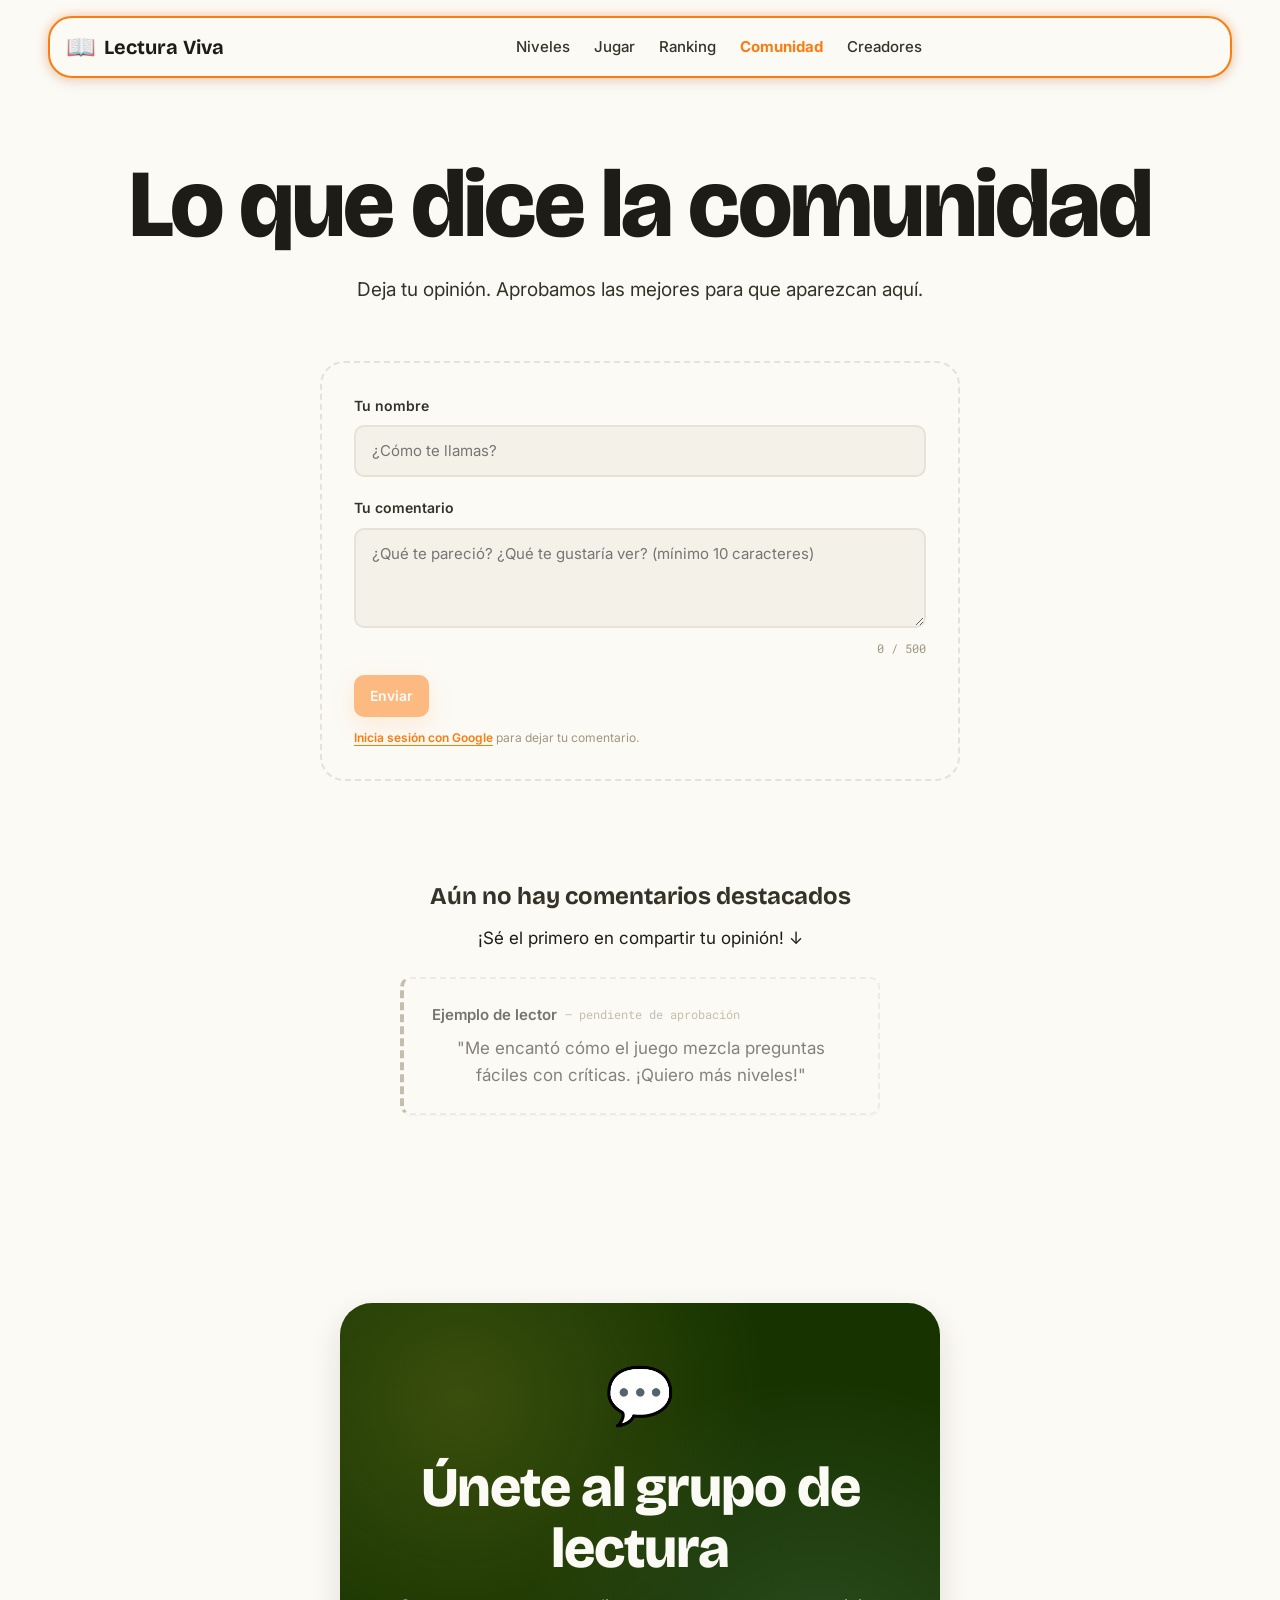
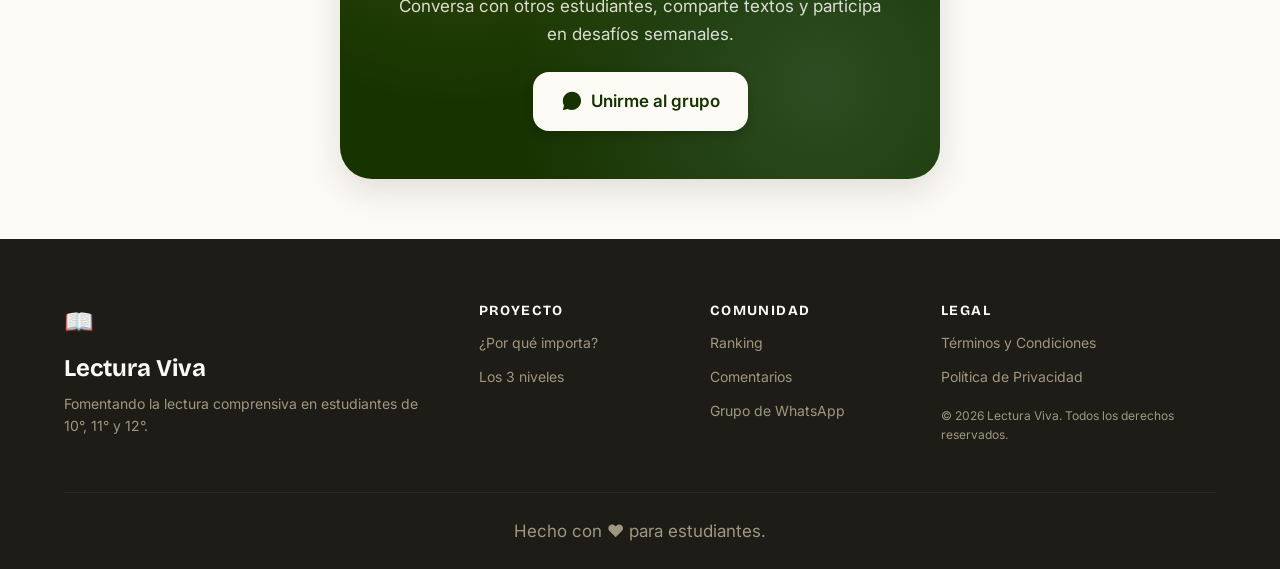
==== commit 40f063d7: "feat: agrega página Creadores (Cesar, Geilys, Alexis, Caleb) + sello 11°G + navegación en todas las " ====
--- a/comunidad.html
+++ b/comunidad.html
@@ -11,6 +11,9 @@
     <link rel="preconnect" href="https://fonts.gstatic.com" crossorigin>
     <link href="https://fonts.googleapis.com/css2?family=Bricolage+Grotesque:opsz,wght@12..96,300;12..96,400;12..96,500;12..96,600;12..96,700;12..96,800&family=Inter:wght@300;400;500;600;700;800&family=Roboto+Mono:wght@400;500;700&display=swap" rel="stylesheet">
 
+    <!-- Fix de paths para deploy en GitHub Pages -->
+    <script src="fix-deploy-paths.js"></script>
+
     <link rel="stylesheet" href="styles.css">
     <link rel="icon" href="data:image/svg+xml,<svg xmlns='http://www.w3.org/2000/svg' viewBox='0 0 100 100'><text y='.9em' font-size='90'>💬</text></svg>">
 </head>
@@ -19,16 +22,17 @@
 <!-- ============== HEADER ============== -->
 <header class="header" id="header">
     <nav class="header__nav">
-        <a href="/" class="header__logo">
+        <a href="./index.html" class="header__logo">
             <span class="logo-mark">📖</span>
             <span class="logo-text">Lectura <strong>Viva</strong></span>
         </a>
 
         <ul class="header__menu">
-            <li><a href="/#niveles">Niveles</a></li>
+            <li><a href="./index.html#niveles">Niveles</a></li>
             <li><a href="jugar.html">Jugar</a></li>
             <li><a href="ranking.html">Ranking</a></li>
             <li><a href="comunidad.html" class="is-active">Comunidad</a></li>
+            <li><a href="creadores.html">Creadores</a></li>
         </ul>
 
         <div class="header__cta">
@@ -58,10 +62,11 @@
 <!-- Panel del menú móvil — oculto en desktop, abre con clase .is-open -->
 <div class="header__overlay" id="headerOverlay"></div>
 <nav class="header__menu--mobile" id="headerMenuMobile" aria-label="Navegación móvil">
-    <a href="#niveles">Niveles</a>
+    <a href="./index.html#niveles">Niveles</a>
     <a href="jugar.html">Jugar</a>
     <a href="ranking.html">Ranking</a>
     <a href="comunidad.html">Comunidad</a>
+    <a href="creadores.html">Creadores</a>
 </nav>
 
 <main>
@@ -165,8 +170,8 @@
             <div class="footer__col">
                 <h4>Proyecto</h4>
                 <ul>
-                    <li><a href="/#por-que">¿Por qué importa?</a></li>
-                    <li><a href="/#niveles">Los 3 niveles</a></li>
+                    <li><a href="./index.html#por-que">¿Por qué importa?</a></li>
+                    <li><a href="./index.html#niveles">Los 3 niveles</a></li>
                 </ul>
             </div>
 
